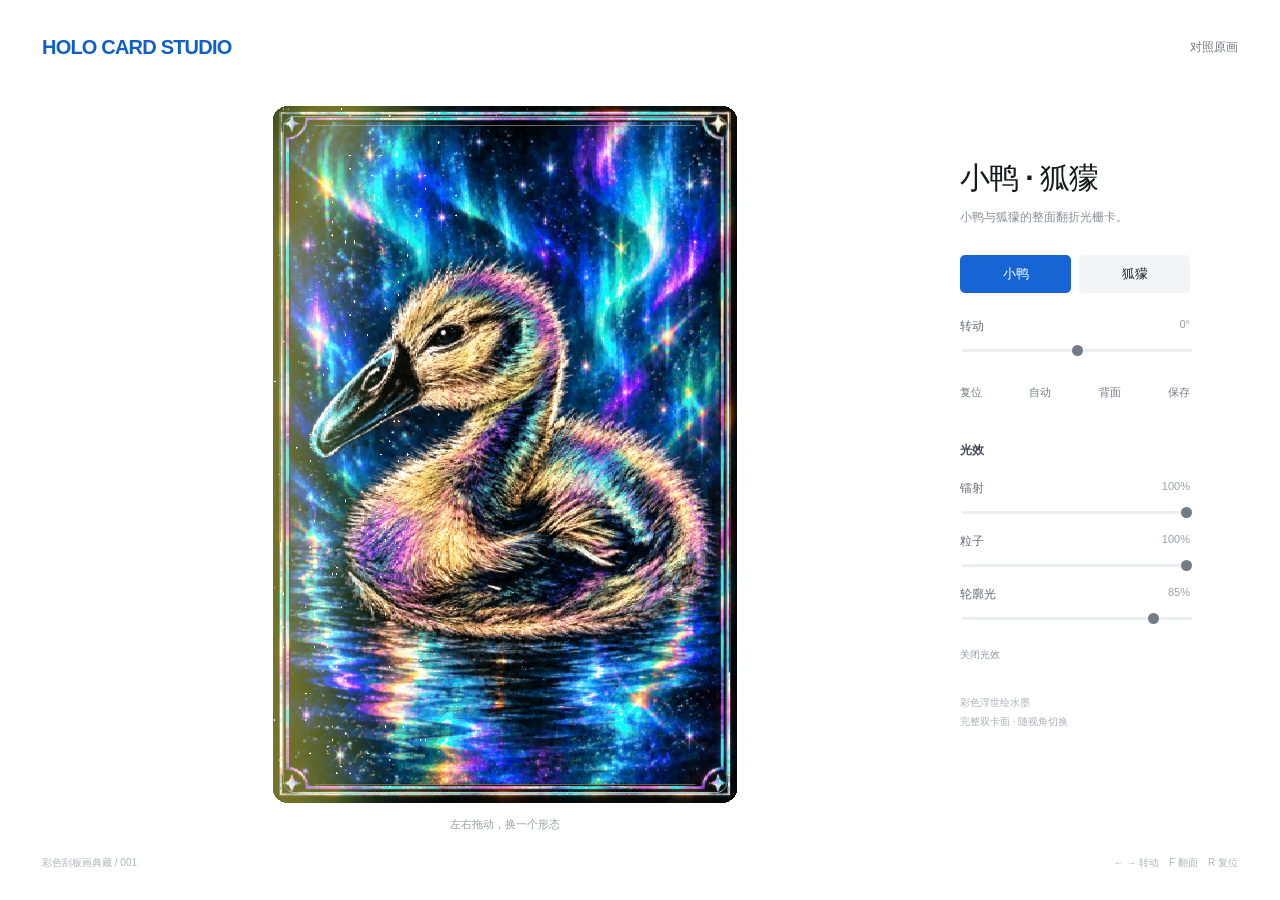
==== cards/bird/index.html @ 9ed9554c "feat: publish HuCici integrated card gallery" ====
<!doctype html><html lang="zh-CN"><head><meta charset="utf-8"><meta name="viewport" content="width=device-width,initial-scale=1"><link rel="icon" href="data:,"><title>双生光栅 · 收藏卡</title><link rel="stylesheet" href="style.css"></head><body><header><a class="brand" href="#">HOLO CARD STUDIO</a><button id="compare">对照原画</button></header><main><section id="stage" tabindex="0" aria-label="拖动卡面查看光栅变化"><div id="loading">载入卡面…</div><div class="hint">左右拖动，换一个形态</div></section><aside><h1 id="card-title">一念神魔</h1><p id="card-description" class="intro">两个完整形态，藏在转动之间。</p><div class="states"><button id="angel" aria-pressed="true">形态 A</button><button id="devil" aria-pressed="false">形态 B</button></div><label>转动 <output id="angleValue">0°</output><input id="angle" type="range" min="-40" max="40" step="0.5" value="0"></label><div class="toolbar"><button id="reset">复位</button><button id="auto">自动</button><button id="back">背面</button><button id="save">保存</button></div><div class="effects"><h2>光效</h2><label>镭射 <output id="foilValue"></output><input id="foil" type="range" min="0" max="1" step="0.01"></label><label>粒子 <output id="particlesValue"></output><input id="particles" type="range" min="0" max="1" step="0.01"></label><label>轮廓光 <output id="glowValue"></output><input id="glow" type="range" min="0" max="1" step="0.01"></label><button id="effects-off">关闭光效</button></div><p class="note">彩色浮世绘水墨<br>完整双卡面 · 随视角切换</p></aside></main><footer><span id="card-edition">HOLO / LENTICULAR</span><span>← → 转动　F 翻面　R 复位</span></footer><dialog id="comparison"><button id="close-compare">关闭</button><div class="pair"><figure><img src="assets/image_a.png" alt="形态 A 完整原画"><figcaption id="caption-a">形态 A</figcaption></figure><figure><img src="assets/image_b.png" alt="形态 B 完整原画"><figcaption id="caption-b">形态 B</figcaption></figure></div></dialog><script type="module" src="app.bundle.js"></script></body></html>
---- cards/bird/style.css ----
*{box-sizing:border-box}body{margin:0;background:#fff;color:#17191d;font-family:"Segoe UI Variable","Microsoft YaHei",sans-serif;-webkit-font-smoothing:antialiased}button,a,input{-webkit-tap-highlight-color:transparent}button{font:inherit;cursor:pointer;border:0;background:#f3f4f5;color:#292c31;border-radius:5px;padding:9px 16px;font-size:12px}button:hover{background:#e8ebef}button:focus-visible,a:focus-visible{outline:2px solid #1764d5;outline-offset:4px}header{max-width:1280px;margin:auto;padding:30px 42px 12px;display:flex;align-items:center;justify-content:space-between}.brand{font-size:20px;letter-spacing:-.8px;font-weight:750;color:#105ec7;text-decoration:none}header button{background:transparent;color:#72767e;padding-right:0}main{max-width:1200px;margin:0 auto;display:grid;grid-template-columns:minmax(0,1fr) 230px;gap:40px;padding:0 50px}#stage{position:relative;height:calc(100vh - 145px);min-height:620px;max-height:980px;touch-action:none;cursor:grab;outline:none;min-width:0}#stage:focus-visible{outline:2px solid #e9edf4;outline-offset:-2px}canvas{display:block;width:100%;height:100%}#loading{position:absolute;top:45%;width:100%;text-align:center;color:#8b9097;font-size:13px}.hint{position:absolute;bottom:0;left:0;width:100%;font-size:11px;color:#9a9ea6;text-align:center;pointer-events:none}aside{align-self:center;padding:0 0 20px}h1{font-size:30px;font-weight:550;letter-spacing:-1px;margin:0 0 10px;line-height:1.3}.intro{font-size:12px;color:#8a8f97;margin:0 0 28px;line-height:1.7}.states{display:flex;gap:8px;margin:0 0 25px}.states button{flex:1;font-size:13px;padding:10px}.states button[aria-pressed=true]{background:#1764d5;color:#fff}label{display:block;font-size:12px;color:#656b75;margin:16px 0}output{float:right;color:#999fa7;font-size:11px}input[type=range]{appearance:none;display:block;width:100%;height:3px;border:0;background:#eceef1;margin-top:14px;accent-color:#1764d5;cursor:pointer}input[type=range]::-webkit-slider-thumb{appearance:none;width:11px;height:11px;background:#737b87;border-radius:50%}.toolbar{display:flex;justify-content:space-between;margin:26px -6px 0}.toolbar button{background:transparent;font-size:11px;padding:7px 6px;color:#747a84}.toolbar button:hover{color:#1764d5}.effects{margin-top:35px}h2{font-size:12px;font-weight:600;margin:0 0 21px;color:#454b54}.effects label{margin:19px 0}.effects button{font-size:10px;background:transparent;color:#9298a2;padding:0;margin-top:9px}.note{font-size:10px;color:#abb0b7;line-height:1.9;margin:31px 0 0}footer{max-width:1280px;margin:0 auto;padding:24px 42px;display:flex;justify-content:space-between;font-size:10px;color:#b0b4bb}dialog{border:0;width:min(94vw,1050px);max-height:94vh;padding:22px;background:#fff;border-radius:8px}dialog::backdrop{background:rgba(255,255,255,.93)}#close-compare{display:block;margin-left:auto}.pair{display:grid;grid-template-columns:1fr 1fr;gap:24px;padding:16px}figure{margin:0;text-align:center}figure img{max-height:75vh;width:100%;object-fit:contain}figcaption{font-size:12px;color:#7b828c;padding-top:10px}@media(max-width:760px){header{padding:23px 24px 6px}.brand{font-size:18px}main{display:block;padding:0 22px}#stage{height:68vh;min-height:470px;max-height:750px}aside{max-width:420px;margin:35px auto 0;padding:0 12px}h1{font-size:27px}.intro{margin-bottom:22px}.effects{margin-top:28px}.note{display:none}footer{padding:28px 24px;font-size:9px;gap:15px}.pair{gap:8px;padding:10px 0}dialog{padding:12px}}@media(prefers-reduced-motion:reduce){*{scroll-behavior:auto!important}}
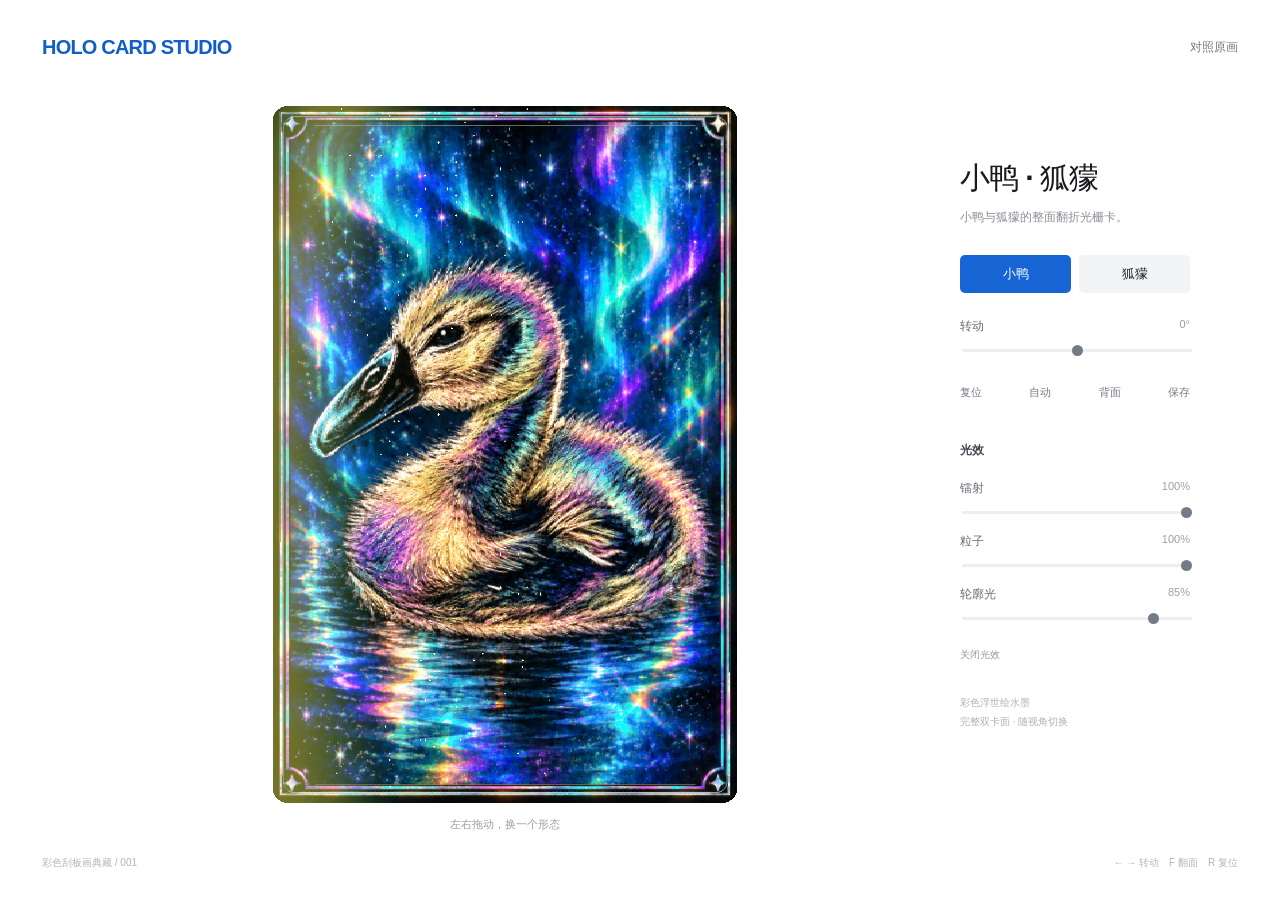
==== commit 4d9c2aed: "fix: restore bird backdrop and remove mech web card" ====
--- a/cards/bird/index.html
+++ b/cards/bird/index.html
@@ -1 +1 @@
-<!doctype html><html lang="zh-CN"><head><meta charset="utf-8"><meta name="viewport" content="width=device-width,initial-scale=1"><link rel="icon" href="data:,"><title>双生光栅 · 收藏卡</title><link rel="stylesheet" href="style.css"></head><body><header><a class="brand" href="#">HOLO CARD STUDIO</a><button id="compare">对照原画</button></header><main><section id="stage" tabindex="0" aria-label="拖动卡面查看光栅变化"><div id="loading">载入卡面…</div><div class="hint">左右拖动，换一个形态</div></section><aside><h1 id="card-title">一念神魔</h1><p id="card-description" class="intro">两个完整形态，藏在转动之间。</p><div class="states"><button id="angel" aria-pressed="true">形态 A</button><button id="devil" aria-pressed="false">形态 B</button></div><label>转动 <output id="angleValue">0°</output><input id="angle" type="range" min="-40" max="40" step="0.5" value="0"></label><div class="toolbar"><button id="reset">复位</button><button id="auto">自动</button><button id="back">背面</button><button id="save">保存</button></div><div class="effects"><h2>光效</h2><label>镭射 <output id="foilValue"></output><input id="foil" type="range" min="0" max="1" step="0.01"></label><label>粒子 <output id="particlesValue"></output><input id="particles" type="range" min="0" max="1" step="0.01"></label><label>轮廓光 <output id="glowValue"></output><input id="glow" type="range" min="0" max="1" step="0.01"></label><button id="effects-off">关闭光效</button></div><p class="note">彩色浮世绘水墨<br>完整双卡面 · 随视角切换</p></aside></main><footer><span id="card-edition">HOLO / LENTICULAR</span><span>← → 转动　F 翻面　R 复位</span></footer><dialog id="comparison"><button id="close-compare">关闭</button><div class="pair"><figure><img src="assets/image_a.png" alt="形态 A 完整原画"><figcaption id="caption-a">形态 A</figcaption></figure><figure><img src="assets/image_b.png" alt="形态 B 完整原画"><figcaption id="caption-b">形态 B</figcaption></figure></div></dialog><script type="module" src="app.bundle.js"></script></body></html>
+<!doctype html><html lang="zh-CN"><head><meta charset="utf-8"><meta name="viewport" content="width=device-width,initial-scale=1"><link rel="icon" href="data:,"><title>双生光栅 · 收藏卡</title><link rel="stylesheet" href="style.css"></head><body><header><a class="brand" href="#">HOLO CARD STUDIO</a><button id="compare">对照原画</button></header><main><section id="stage" tabindex="0" aria-label="拖动卡面查看光栅变化"><div id="loading">载入卡面…</div><div class="hint">左右拖动，换一个形态</div></section><aside><h1 id="card-title">一念神魔</h1><p id="card-description" class="intro">两个完整形态，藏在转动之间。</p><div class="states"><button id="angel" aria-pressed="true">形态 A</button><button id="devil" aria-pressed="false">形态 B</button></div><label>转动 <output id="angleValue">0°</output><input id="angle" type="range" min="-40" max="40" step="0.5" value="0"></label><div class="toolbar"><button id="reset">复位</button><button id="auto">自动</button><button id="back">背面</button><button id="save">保存</button></div><div class="effects"><h2>光效</h2><label>镭射 <output id="foilValue"></output><input id="foil" type="range" min="0" max="1" step="0.01"></label><label>粒子 <output id="particlesValue"></output><input id="particles" type="range" min="0" max="1" step="0.01"></label><label>轮廓光 <output id="glowValue"></output><input id="glow" type="range" min="0" max="1" step="0.01"></label><button id="effects-off">关闭光效</button></div><p class="note">彩色浮世绘水墨<br>完整双卡面 · 随视角切换</p></aside></main><footer><span id="card-edition">HOLO / LENTICULAR</span><span>← → 转动　F 翻面　R 复位</span></footer><dialog id="comparison"><button id="close-compare">关闭</button><div class="pair"><figure><img src="assets/image_a.png" alt="形态 A 完整原画"><figcaption id="caption-a">形态 A</figcaption></figure><figure><img src="assets/image_b.png" alt="形态 B 完整原画"><figcaption id="caption-b">形态 B</figcaption></figure></div></dialog><script type="module" src="app.bundle.js?rev=20260917-starfield-fix"></script></body></html>
